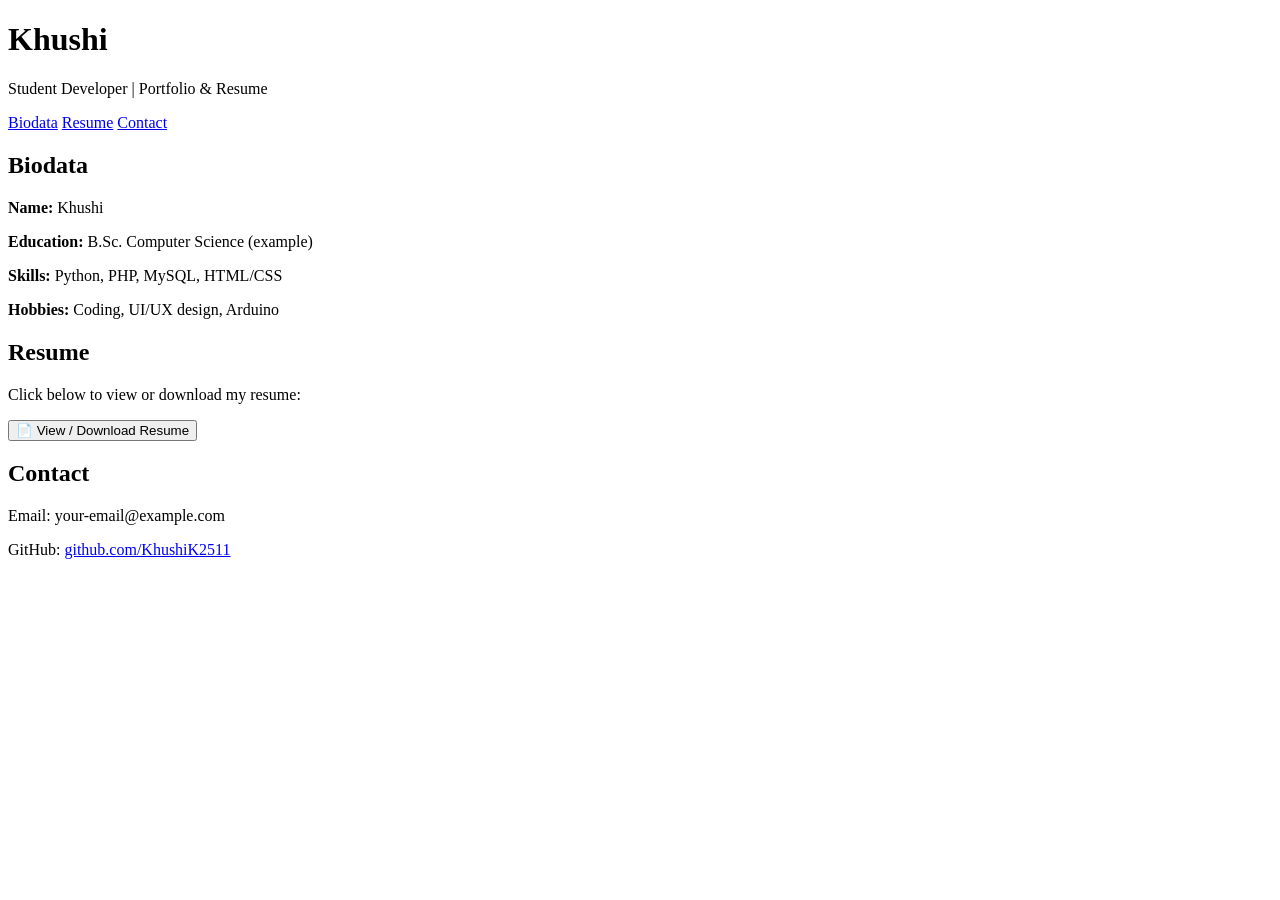
==== index.html @ d6901b63 "Update index.html with resume button and links Added a button to view/download the resume and linked" ====
<!DOCTYPE html>
<html lang="en">
<head>
  <meta charset="UTF-8">
  <title>Khushi - Portfolio & Resume</title>
  <link rel="stylesheet" href="style.css">
</head>
<body>
  <header>
    <h1>Khushi</h1>
    <p>Student Developer | Portfolio & Resume</p>
  </header>

  <nav>
    <a href="#biodata">Biodata</a>
    <a href="#resume">Resume</a>
    <a href="#contact">Contact</a>
  </nav>

  <section id="biodata">
    <h2>Biodata</h2>
    <p><strong>Name:</strong> Khushi</p>
    <p><strong>Education:</strong> B.Sc. Computer Science (example)</p>
    <p><strong>Skills:</strong> Python, PHP, MySQL, HTML/CSS</p>
    <p><strong>Hobbies:</strong> Coding, UI/UX design, Arduino</p>
  </section>

  <section id="resume">
    <h2>Resume</h2>
    <p>Click below to view or download my resume:</p>
    <button id="resumeBtn">📄 View / Download Resume</button>
  </section>

  <section id="contact">
    <h2>Contact</h2>
    <p>Email: your-email@example.com</p>
    <p>GitHub: <a href="https://github.com/KhushiK2511" target="_blank">github.com/KhushiK2511</a></p>
  </section>

  <script src="script.js"></script>
</body>
</html>
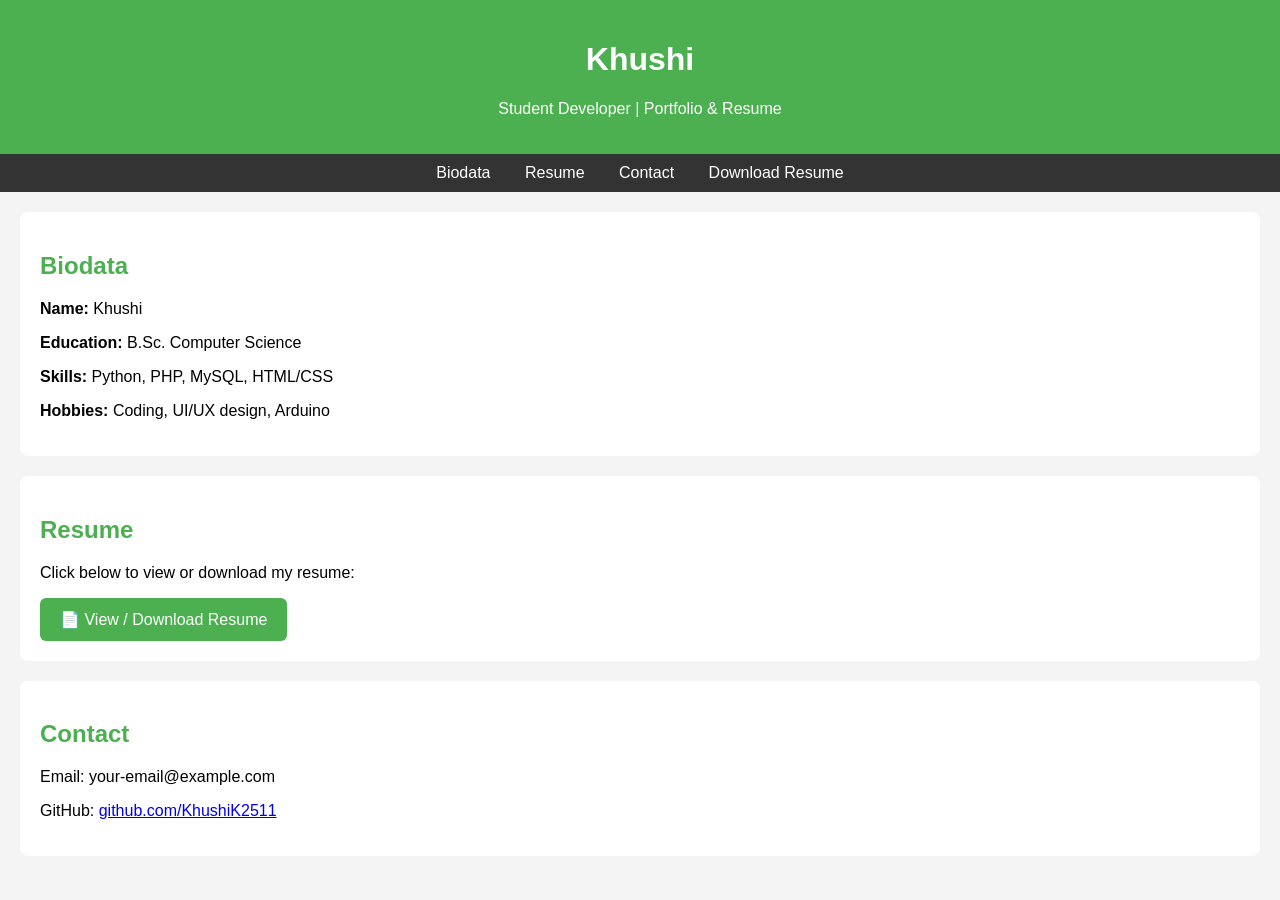
==== commit 792f12fa: "Update index.html" ====
--- a/index.html
+++ b/index.html
@@ -15,12 +15,14 @@
     <a href="#biodata">Biodata</a>
     <a href="#resume">Resume</a>
     <a href="#contact">Contact</a>
+    <!-- Resume Download Button in Navbar -->
+    <a href="resume.pdf" target="_blank" class="resume-link">Download Resume</a>
   </nav>
 
   <section id="biodata">
     <h2>Biodata</h2>
     <p><strong>Name:</strong> Khushi</p>
-    <p><strong>Education:</strong> B.Sc. Computer Science (example)</p>
+    <p><strong>Education:</strong> B.Sc. Computer Science</p>
     <p><strong>Skills:</strong> Python, PHP, MySQL, HTML/CSS</p>
     <p><strong>Hobbies:</strong> Coding, UI/UX design, Arduino</p>
   </section>
--- a/style.css
+++ b/style.css
@@ -0,0 +1,51 @@
+body {
+  font-family: Arial, sans-serif;
+  margin: 0;
+  background: #f4f4f4;
+}
+
+header {
+  background: #4CAF50;
+  color: white;
+  padding: 20px;
+  text-align: center;
+}
+
+nav {
+  background: #333;
+  padding: 10px;
+  text-align: center;
+}
+
+nav a {
+  color: white;
+  margin: 0 15px;
+  text-decoration: none;
+}
+
+section {
+  padding: 20px;
+  background: white;
+  margin: 20px;
+  border-radius: 8px;
+}
+
+h2 {
+  color: #4CAF50;
+}
+
+button {
+  padding: 12px 20px;
+  background: #4CAF50;
+  color: white;
+  border: none;
+  border-radius: 6px;
+  font-size: 16px;
+  cursor: pointer;
+  transition: 0.3s;
+}
+
+button:hover {
+  background: #45a049;
+  transform: scale(1.05);
+}
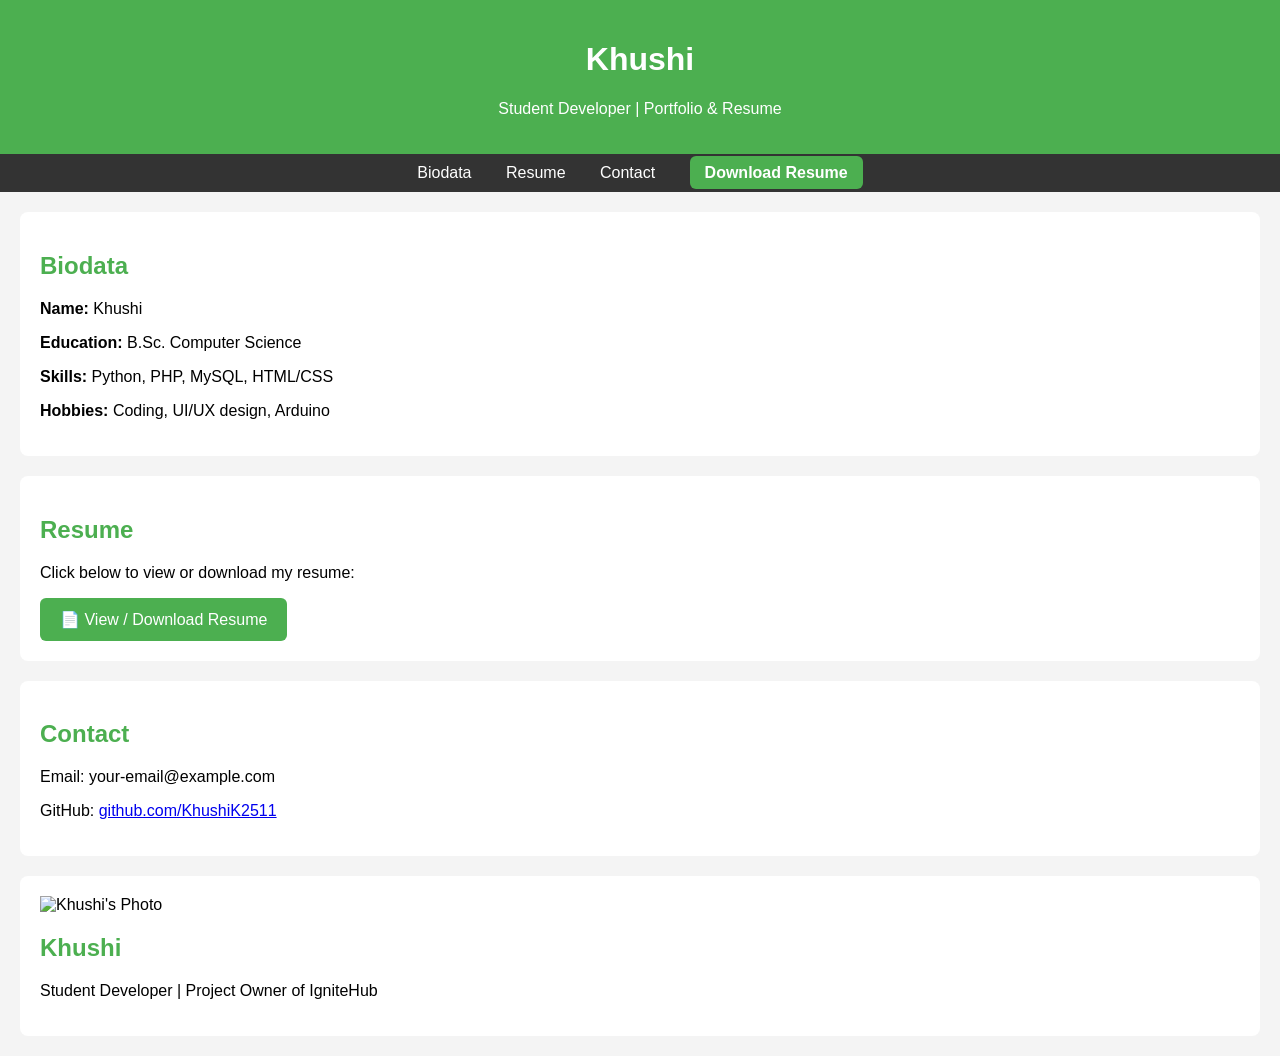
==== commit 20af857b: "Update index.html" ====
--- a/index.html
+++ b/index.html
@@ -38,7 +38,14 @@
     <p>Email: your-email@example.com</p>
     <p>GitHub: <a href="https://github.com/KhushiK2511" target="_blank">github.com/KhushiK2511</a></p>
   </section>
+  
+<section id="about">
+  <img src="profile.jpg" alt="Khushi's Photo" class="profile-pic">
+  <h2>Khushi</h2>
+  <p>Student Developer | Project Owner of IgniteHub</p>
+</section>
 
   <script src="script.js"></script>
 </body>
 </html>
+
--- a/style.css
+++ b/style.css
@@ -21,6 +21,18 @@
   color: white;
   margin: 0 15px;
   text-decoration: none;
+}
+
+nav a.resume-link {
+  background: #4CAF50;
+  padding: 8px 15px;
+  border-radius: 6px;
+  font-weight: bold;
+  transition: 0.3s;
+}
+
+nav a.resume-link:hover {
+  background: #45a049;
 }
 
 section {
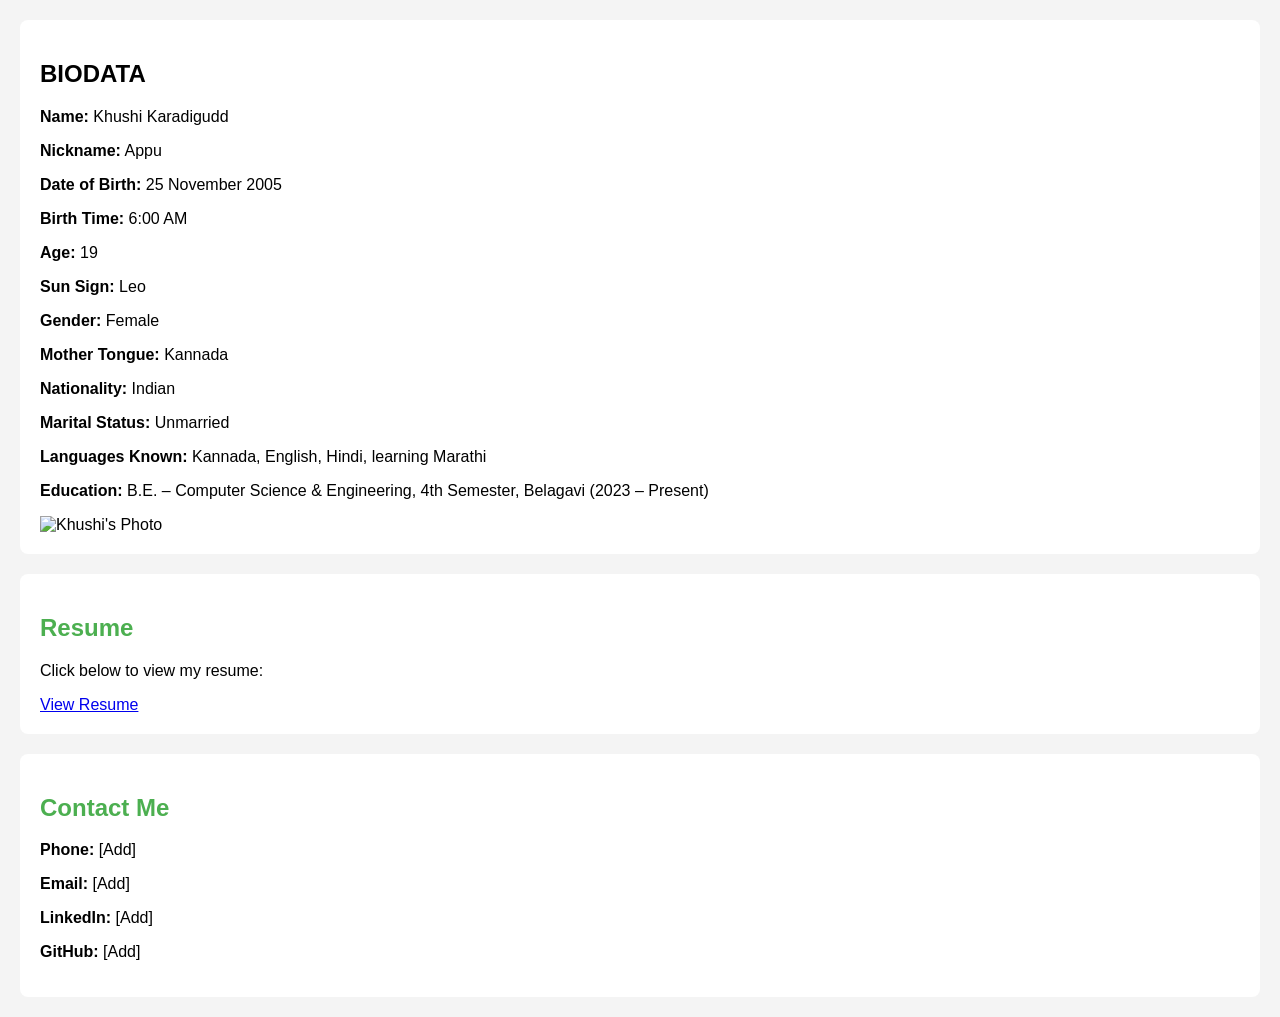
==== commit d4bc774b: "Update index.html" ====
--- a/index.html
+++ b/index.html
@@ -2,50 +2,50 @@
 <html lang="en">
 <head>
   <meta charset="UTF-8">
-  <title>Khushi - Portfolio & Resume</title>
+  <meta name="viewport" content="width=device-width, initial-scale=1.0">
+  <title>Khushi Karadigudd - Portfolio</title>
   <link rel="stylesheet" href="style.css">
 </head>
 <body>
-  <header>
-    <h1>Khushi</h1>
-    <p>Student Developer | Portfolio & Resume</p>
-  </header>
 
-  <nav>
-    <a href="#biodata">Biodata</a>
-    <a href="#resume">Resume</a>
-    <a href="#contact">Contact</a>
-    <!-- Resume Download Button in Navbar -->
-    <a href="resume.pdf" target="_blank" class="resume-link">Download Resume</a>
-  </nav>
+  <!-- Section 1: Biodata + Photo -->
+  <section class="biodata-section" id="biodata">
+    <div class="biodata-left">
+      <h1>BIODATA</h1>
+      <p><strong>Name:</strong> Khushi Karadigudd</p>
+      <p><strong>Nickname:</strong> Appu</p>
+      <p><strong>Date of Birth:</strong> 25 November 2005</p>
+      <p><strong>Birth Time:</strong> 6:00 AM</p>
+      <p><strong>Age:</strong> 19</p>
+      <p><strong>Sun Sign:</strong> Leo</p>
+      <p><strong>Gender:</strong> Female</p>
+      <p><strong>Mother Tongue:</strong> Kannada</p>
+      <p><strong>Nationality:</strong> Indian</p>
+      <p><strong>Marital Status:</strong> Unmarried</p>
+      <p><strong>Languages Known:</strong> Kannada, English, Hindi, learning Marathi</p>
+      <p><strong>Education:</strong> B.E. – Computer Science & Engineering, 4th Semester, Belagavi (2023 – Present)</p>
+    </div>
 
-  <section id="biodata">
-    <h2>Biodata</h2>
-    <p><strong>Name:</strong> Khushi</p>
-    <p><strong>Education:</strong> B.Sc. Computer Science</p>
-    <p><strong>Skills:</strong> Python, PHP, MySQL, HTML/CSS</p>
-    <p><strong>Hobbies:</strong> Coding, UI/UX design, Arduino</p>
+    <div class="biodata-right">
+      <img src="profile.jpg" alt="Khushi's Photo">
+    </div>
   </section>
 
-  <section id="resume">
+  <!-- Section 2: Resume Button -->
+  <section class="resume-section" id="resume">
     <h2>Resume</h2>
-    <p>Click below to view or download my resume:</p>
-    <button id="resumeBtn">📄 View / Download Resume</button>
+    <p>Click below to view my resume:</p>
+    <a href="resume.html" class="resume-btn">View Resume</a>
   </section>
 
-  <section id="contact">
-    <h2>Contact</h2>
-    <p>Email: your-email@example.com</p>
-    <p>GitHub: <a href="https://github.com/KhushiK2511" target="_blank">github.com/KhushiK2511</a></p>
+  <!-- Section 3: Contacts -->
+  <section class="contact-section" id="contact">
+    <h2>Contact Me</h2>
+    <p><strong>Phone:</strong> [Add]</p>
+    <p><strong>Email:</strong> [Add]</p>
+    <p><strong>LinkedIn:</strong> [Add]</p>
+    <p><strong>GitHub:</strong> [Add]</p>
   </section>
-  
-<section id="about">
-  <img src="profile.jpg" alt="Khushi's Photo" class="profile-pic">
-  <h2>Khushi</h2>
-  <p>Student Developer | Project Owner of IgniteHub</p>
-</section>
 
-  <script src="script.js"></script>
 </body>
 </html>
-
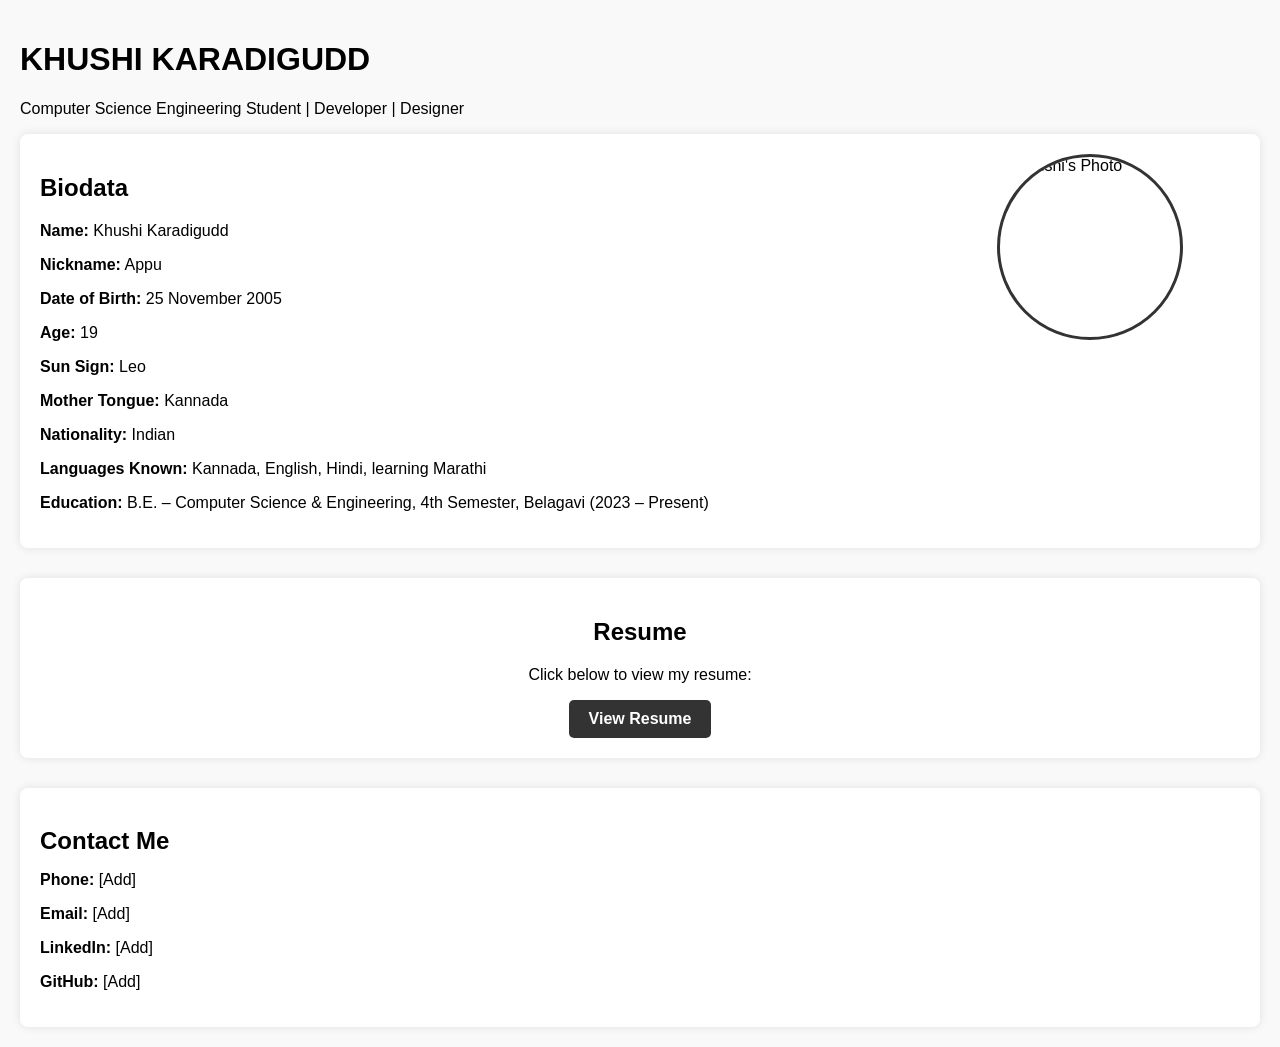
==== commit 36f6f45b: "Update index.html" ====
--- a/index.html
+++ b/index.html
@@ -3,29 +3,31 @@
 <head>
   <meta charset="UTF-8">
   <meta name="viewport" content="width=device-width, initial-scale=1.0">
-  <title>Khushi Karadigudd - Portfolio</title>
+  <title>Khushi Karadigudd</title>
   <link rel="stylesheet" href="style.css">
 </head>
 <body>
 
+  <!-- Main Heading -->
+  <header class="main-heading">
+    <h1>KHUSHI KARADIGUDD</h1>
+    <p>Computer Science Engineering Student | Developer | Designer</p>
+  </header>
+
   <!-- Section 1: Biodata + Photo -->
   <section class="biodata-section" id="biodata">
     <div class="biodata-left">
-      <h1>BIODATA</h1>
+      <h2>Biodata</h2>
       <p><strong>Name:</strong> Khushi Karadigudd</p>
       <p><strong>Nickname:</strong> Appu</p>
       <p><strong>Date of Birth:</strong> 25 November 2005</p>
-      <p><strong>Birth Time:</strong> 6:00 AM</p>
       <p><strong>Age:</strong> 19</p>
       <p><strong>Sun Sign:</strong> Leo</p>
-      <p><strong>Gender:</strong> Female</p>
       <p><strong>Mother Tongue:</strong> Kannada</p>
       <p><strong>Nationality:</strong> Indian</p>
-      <p><strong>Marital Status:</strong> Unmarried</p>
       <p><strong>Languages Known:</strong> Kannada, English, Hindi, learning Marathi</p>
       <p><strong>Education:</strong> B.E. – Computer Science & Engineering, 4th Semester, Belagavi (2023 – Present)</p>
     </div>
-
     <div class="biodata-right">
       <img src="profile.jpg" alt="Khushi's Photo">
     </div>
@@ -38,7 +40,7 @@
     <a href="resume.html" class="resume-btn">View Resume</a>
   </section>
 
-  <!-- Section 3: Contacts -->
+  <!-- Section 3: Contact -->
   <section class="contact-section" id="contact">
     <h2>Contact Me</h2>
     <p><strong>Phone:</strong> [Add]</p>
--- a/style.css
+++ b/style.css
@@ -1,63 +1,81 @@
 body {
   font-family: Arial, sans-serif;
+  background: #f9f9f9;
   margin: 0;
-  background: #f4f4f4;
+  padding: 20px;
 }
 
-header {
-  background: #4CAF50;
-  color: white;
+/* Biodata + Photo */
+.biodata-section {
+  display: flex;
+  justify-content: space-between;
+  background: #fff;
   padding: 20px;
+  border-radius: 8px;
+  box-shadow: 0 0 10px rgba(0,0,0,0.1);
+  margin-bottom: 30px;
+}
+
+.biodata-left {
+  width: 70%;
+}
+
+.biodata-right {
+  width: 25%;
+  display: flex;
+  justify-content: center;
+  align-items: flex-start;
+}
+
+.biodata-right img {
+  width: 180px;
+  height: 180px;
+  border-radius: 50%;
+  object-fit: cover;
+  border: 3px solid #333;
+}
+
+/* Resume Section */
+.resume-section {
+  background: #fff;
+  padding: 20px;
+  border-radius: 8px;
+  box-shadow: 0 0 10px rgba(0,0,0,0.1);
+  margin-bottom: 30px;
   text-align: center;
 }
 
-nav {
+.resume-btn {
+  display: inline-block;
+  padding: 10px 20px;
   background: #333;
-  padding: 10px;
-  text-align: center;
+  color: #fff;
+  text-decoration: none;
+  border-radius: 5px;
+  font-weight: bold;
 }
 
-nav a {
-  color: white;
-  margin: 0 15px;
-  text-decoration: none;
+.resume-btn:hover {
+  background: #ffd700;
+  color: #333;
 }
 
-nav a.resume-link {
-  background: #4CAF50;
-  padding: 8px 15px;
-  border-radius: 6px;
-  font-weight: bold;
-  transition: 0.3s;
+/* Contact Section */
+.contact-section {
+  background: #fff;
+  padding: 20px;
+  border-radius: 8px;
+  box-shadow: 0 0 10px rgba(0,0,0,0.1);
 }
 
-nav a.resume-link:hover {
-  background: #45a049;
+.contact-section h2 {
+  margin-bottom: 10px;
 }
 
-section {
+/* Resume Page */
+.resume-page {
+  background: #fff;
   padding: 20px;
-  background: white;
-  margin: 20px;
   border-radius: 8px;
+  box-shadow: 0 0 10px rgba(0,0,0,0.1);
 }
-
-h2 {
-  color: #4CAF50;
-}
-
-button {
-  padding: 12px 20px;
-  background: #4CAF50;
-  color: white;
-  border: none;
-  border-radius: 6px;
-  font-size: 16px;
-  cursor: pointer;
-  transition: 0.3s;
-}
-
-button:hover {
-  background: #45a049;
-  transform: scale(1.05);
-}
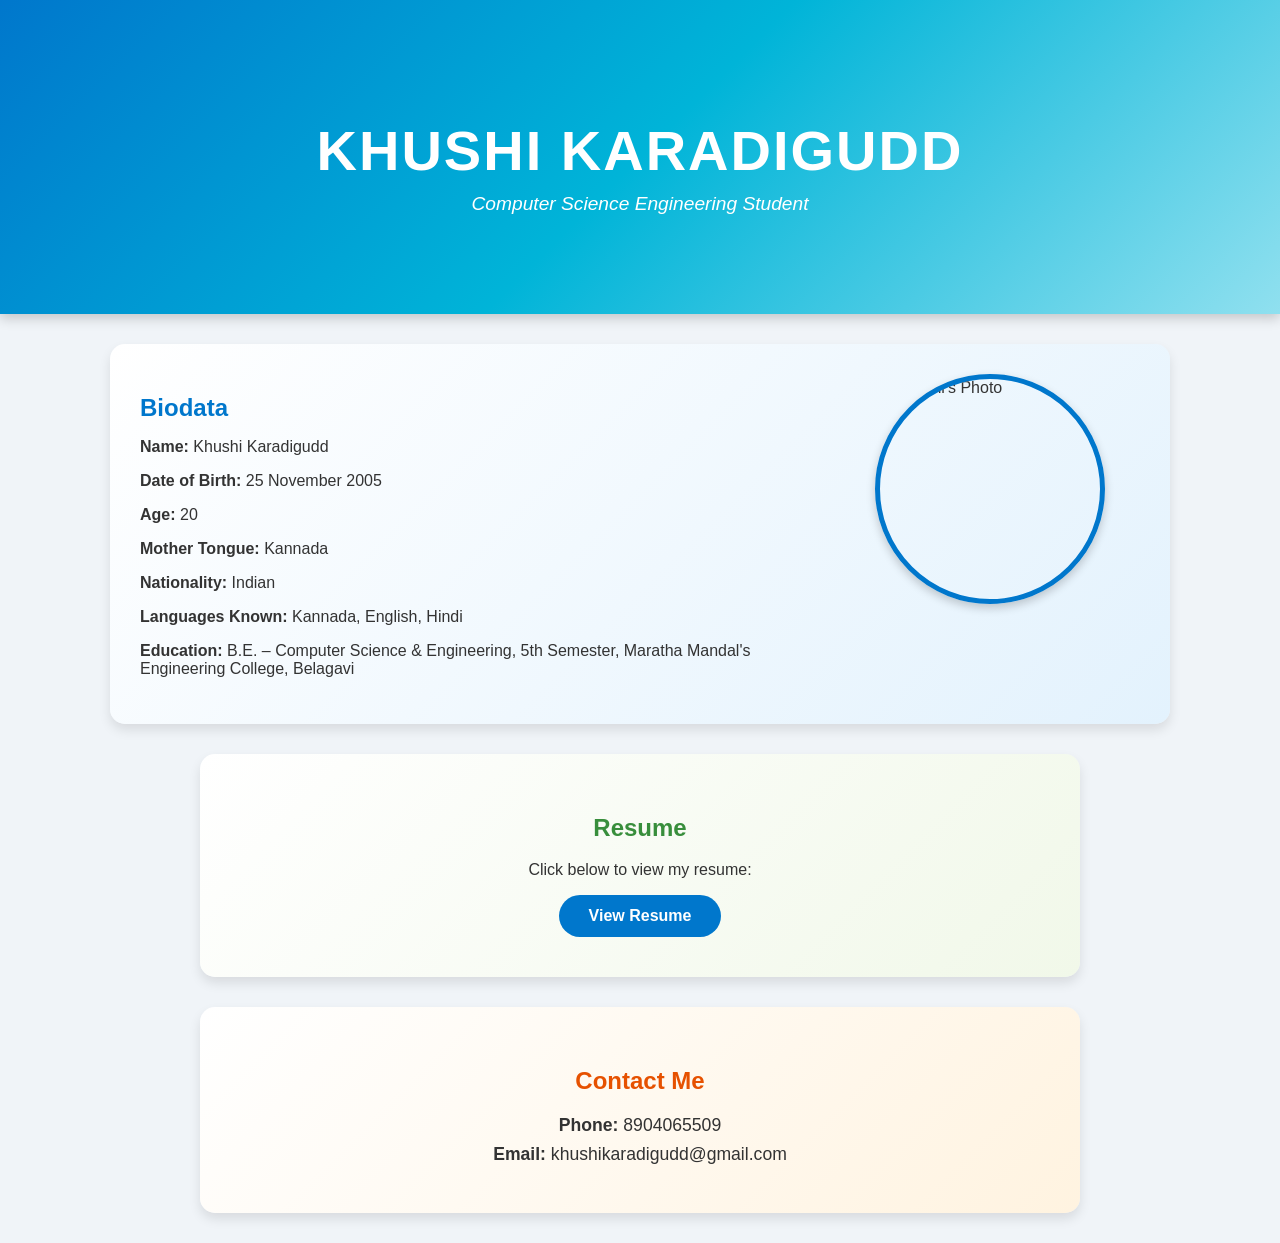
==== commit 96bdbed4: "Update index.html" ====
--- a/index.html
+++ b/index.html
@@ -11,7 +11,7 @@
   <!-- Main Heading -->
   <header class="main-heading">
     <h1>KHUSHI KARADIGUDD</h1>
-    <p>Computer Science Engineering Student | Developer | Designer</p>
+    <p>Computer Science Engineering Student</p>
   </header>
 
   <!-- Section 1: Biodata + Photo -->
@@ -19,14 +19,12 @@
     <div class="biodata-left">
       <h2>Biodata</h2>
       <p><strong>Name:</strong> Khushi Karadigudd</p>
-      <p><strong>Nickname:</strong> Appu</p>
       <p><strong>Date of Birth:</strong> 25 November 2005</p>
-      <p><strong>Age:</strong> 19</p>
-      <p><strong>Sun Sign:</strong> Leo</p>
+      <p><strong>Age:</strong> 20</p>
       <p><strong>Mother Tongue:</strong> Kannada</p>
       <p><strong>Nationality:</strong> Indian</p>
-      <p><strong>Languages Known:</strong> Kannada, English, Hindi, learning Marathi</p>
-      <p><strong>Education:</strong> B.E. – Computer Science & Engineering, 4th Semester, Belagavi (2023 – Present)</p>
+      <p><strong>Languages Known:</strong> Kannada, English, Hindi</p>
+      <p><strong>Education:</strong> B.E. – Computer Science & Engineering, 5th Semester, Maratha Mandal's Engineering College, Belagavi</p>
     </div>
     <div class="biodata-right">
       <img src="profile.jpg" alt="Khushi's Photo">
@@ -43,11 +41,10 @@
   <!-- Section 3: Contact -->
   <section class="contact-section" id="contact">
     <h2>Contact Me</h2>
-    <p><strong>Phone:</strong> [Add]</p>
-    <p><strong>Email:</strong> [Add]</p>
-    <p><strong>LinkedIn:</strong> [Add]</p>
-    <p><strong>GitHub:</strong> [Add]</p>
+    <p><strong>Phone:</strong> 8904065509</p>
+    <p><strong>Email:</strong> khushikaradigudd@gmail.com</p>
   </section>
 
 </body>
 </html>
+
--- a/style.css
+++ b/style.css
@@ -1,81 +1,134 @@
+/* Global Styles */
 body {
-  font-family: Arial, sans-serif;
-  background: #f9f9f9;
+  font-family: 'Segoe UI', Arial, sans-serif;
   margin: 0;
-  padding: 20px;
+  background: #f0f4f8;
+  color: #333;
 }
 
-/* Biodata + Photo */
+/* Main Heading */
+.main-heading {
+  background: linear-gradient(135deg, #0077cc, #00b4d8, #90e0ef);
+  color: white;
+  text-align: center;
+  padding: 80px 20px;
+  box-shadow: 0 4px 12px rgba(0,0,0,0.2);
+}
+
+.main-heading h1 {
+  font-size: 3.5rem;
+  margin-bottom: 10px;
+  letter-spacing: 2px;
+  text-transform: uppercase;
+}
+
+.main-heading p {
+  font-size: 1.2rem;
+  margin-top: 0;
+  font-style: italic;
+}
+
+/* Biodata Section */
 .biodata-section {
   display: flex;
   justify-content: space-between;
-  background: #fff;
-  padding: 20px;
-  border-radius: 8px;
-  box-shadow: 0 0 10px rgba(0,0,0,0.1);
-  margin-bottom: 30px;
+  background: linear-gradient(135deg, #ffffff, #e3f2fd);
+  padding: 30px;
+  margin: 30px auto;
+  border-radius: 15px;
+  box-shadow: 0 6px 12px rgba(0,0,0,0.1);
+  max-width: 1000px;
 }
 
 .biodata-left {
-  width: 70%;
+  width: 65%;
+}
+
+.biodata-left h2 {
+  color: #0077cc;
+  margin-bottom: 15px;
 }
 
 .biodata-right {
-  width: 25%;
+  width: 30%;
   display: flex;
   justify-content: center;
   align-items: flex-start;
 }
 
 .biodata-right img {
-  width: 180px;
-  height: 180px;
+  width: 220px;
+  height: 220px;
   border-radius: 50%;
   object-fit: cover;
-  border: 3px solid #333;
+  border: 5px solid #0077cc;
+  box-shadow: 0 4px 10px rgba(0,0,0,0.2);
 }
 
 /* Resume Section */
 .resume-section {
-  background: #fff;
-  padding: 20px;
-  border-radius: 8px;
-  box-shadow: 0 0 10px rgba(0,0,0,0.1);
-  margin-bottom: 30px;
   text-align: center;
+  background: linear-gradient(135deg, #ffffff, #f1f8e9);
+  padding: 40px;
+  margin: 30px auto;
+  border-radius: 15px;
+  box-shadow: 0 6px 12px rgba(0,0,0,0.1);
+  max-width: 800px;
+}
+
+.resume-section h2 {
+  color: #388e3c;
 }
 
 .resume-btn {
   display: inline-block;
-  padding: 10px 20px;
-  background: #333;
+  padding: 12px 30px;
+  background: #0077cc;
   color: #fff;
   text-decoration: none;
-  border-radius: 5px;
+  border-radius: 30px;
   font-weight: bold;
+  transition: 0.3s;
 }
 
 .resume-btn:hover {
   background: #ffd700;
   color: #333;
+  transform: scale(1.05);
 }
 
 /* Contact Section */
 .contact-section {
-  background: #fff;
-  padding: 20px;
-  border-radius: 8px;
-  box-shadow: 0 0 10px rgba(0,0,0,0.1);
+  text-align: center;
+  background: linear-gradient(135deg, #ffffff, #fff3e0);
+  padding: 40px;
+  margin: 30px auto;
+  border-radius: 15px;
+  box-shadow: 0 6px 12px rgba(0,0,0,0.1);
+  max-width: 800px;
 }
 
 .contact-section h2 {
-  margin-bottom: 10px;
+  color: #e65100;
+  margin-bottom: 20px;
 }
 
-/* Resume Page */
-.resume-page {
-  background: #fff;
-  padding: 20px;
-  border-radius: 8px;
-  box-shadow: 0 0 10px rgba(0,0,0,0.1);
+.contact-section p {
+  font-size: 1.1rem;
+  margin: 8px 0;
 }
+
+/* Responsive */
+@media (max-width: 768px) {
+  .biodata-section {
+    flex-direction: column;
+    align-items: center;
+    text-align: center;
+  }
+  .biodata-left, .biodata-right {
+    width: 100%;
+  }
+  .biodata-right {
+    margin-top: 20px;
+  }
+}
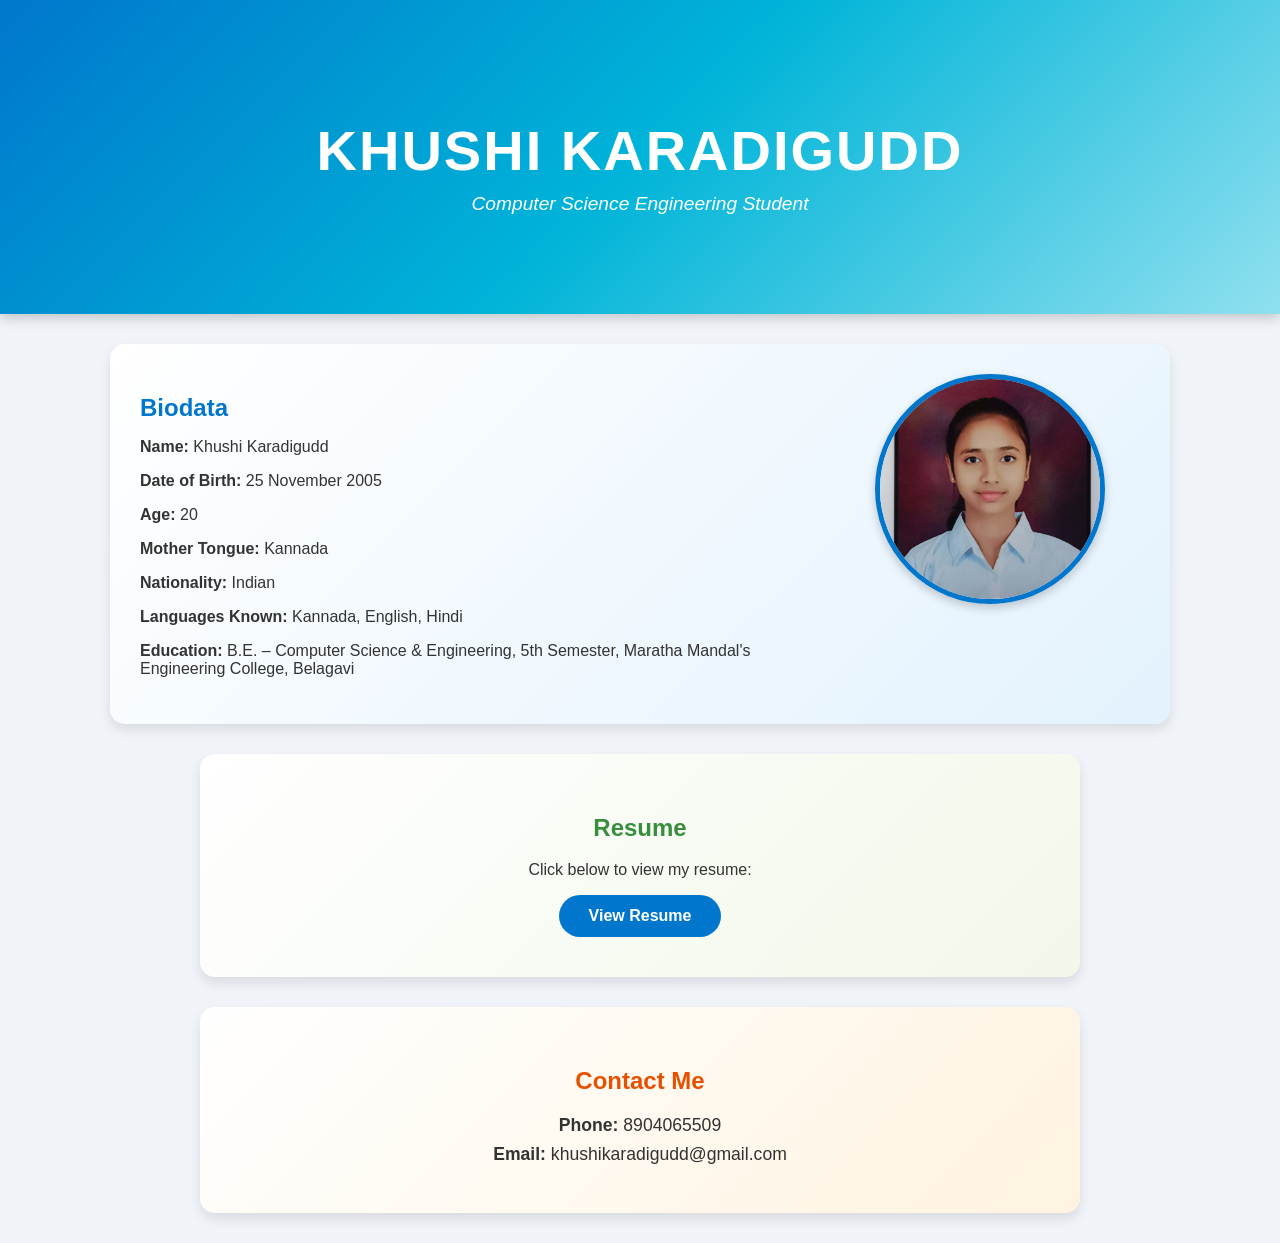
==== commit 536a36e8: "Update index.html" ====
--- a/index.html
+++ b/index.html
@@ -27,7 +27,7 @@
       <p><strong>Education:</strong> B.E. – Computer Science & Engineering, 5th Semester, Maratha Mandal's Engineering College, Belagavi</p>
     </div>
     <div class="biodata-right">
-      <img src="profile.jpg" alt="Khushi's Photo">
+      <img src="khushi.jpeg" alt="Khushi's Photo">
     </div>
   </section>
 
@@ -48,3 +48,5 @@
 </body>
 </html>
 
+
+
--- a/style.css
+++ b/style.css
@@ -132,3 +132,42 @@
     margin-top: 20px;
   }
 }
+/* Buttons at Bottom */
+.resume-buttons {
+  display: flex;
+  justify-content: center;
+  gap: 20px;
+  margin-top: 30px;
+}
+
+.btn {
+  display: inline-block;
+  padding: 12px 25px;
+  border-radius: 30px;
+  font-weight: bold;
+  text-decoration: none;
+  transition: 0.3s;
+}
+
+/* Back Button */
+.back-btn {
+  background: #ff7043;
+  color: #fff;
+}
+
+.back-btn:hover {
+  background: #e64a19;
+  transform: scale(1.05);
+}
+
+/* Download Button */
+.download-btn {
+  background: #0077cc;
+  color: #fff;
+}
+
+.download-btn:hover {
+  background: #ffd700;
+  color: #333;
+  transform: scale(1.05);
+}
